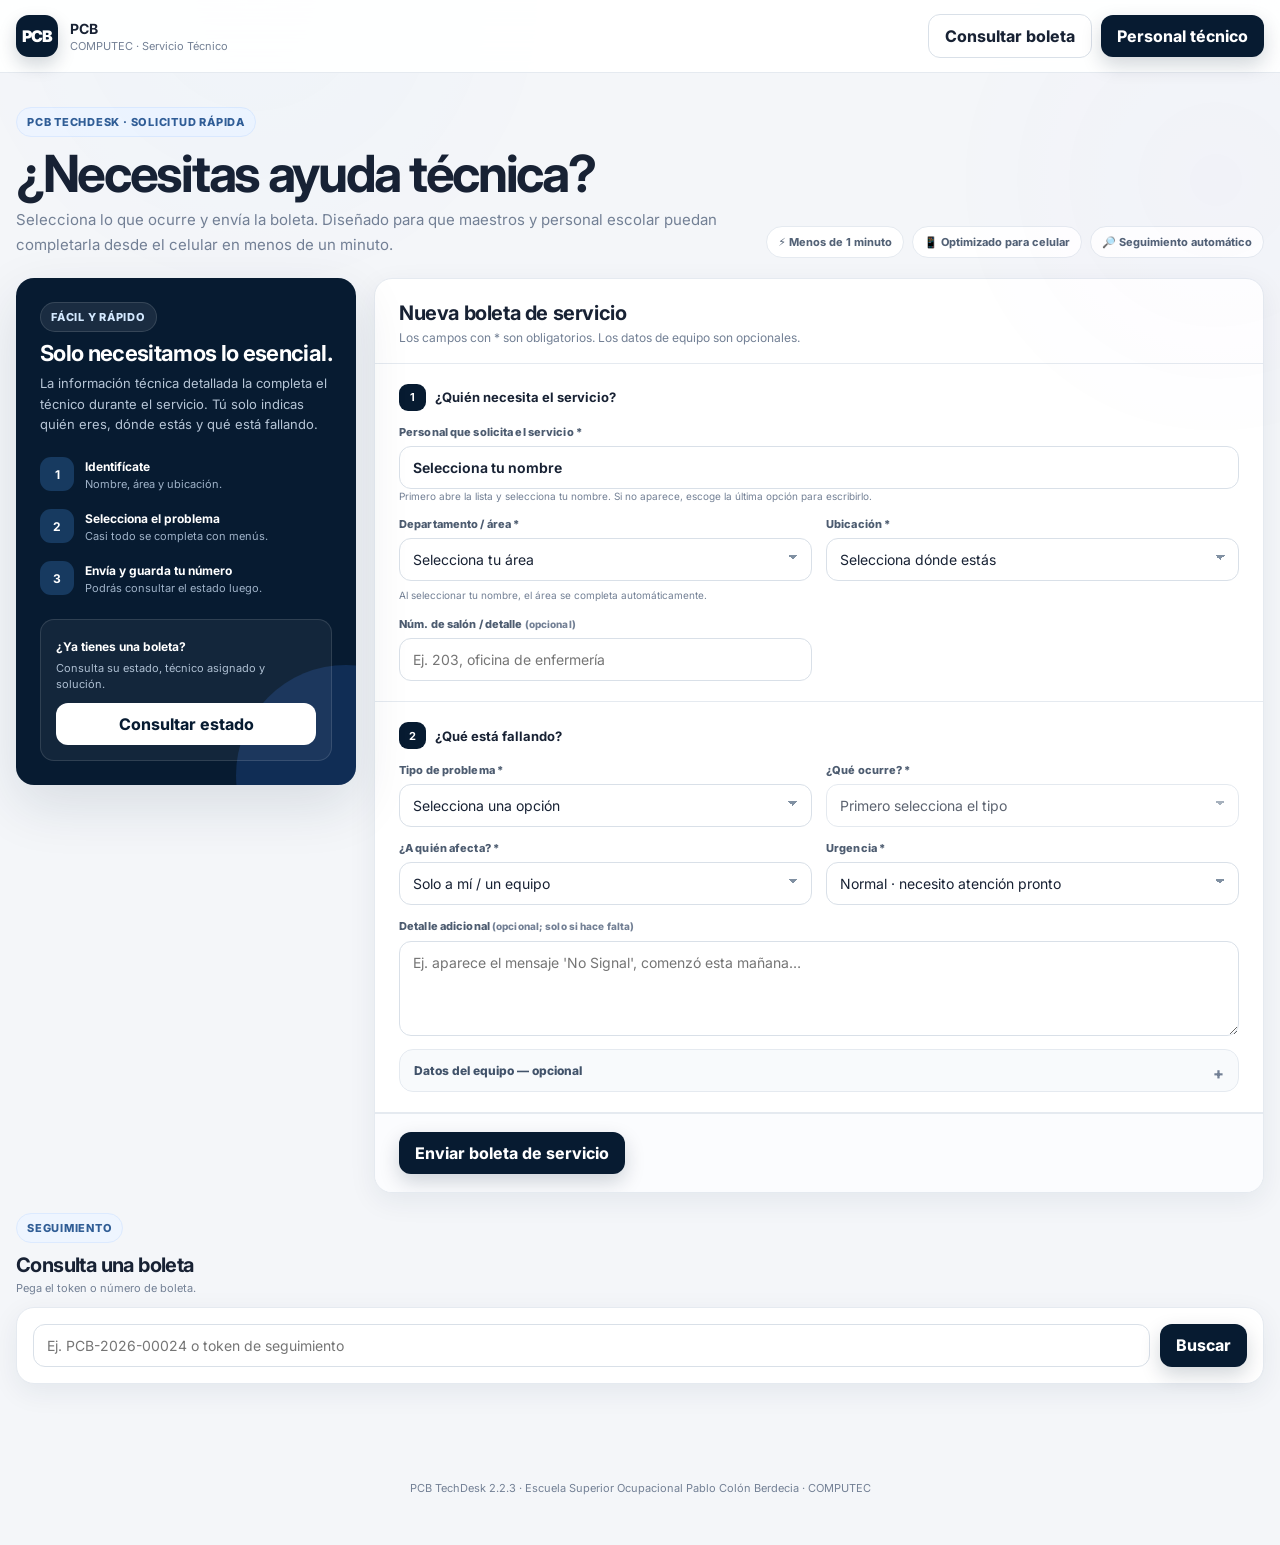
==== index.html @ f224e5d0 "Add files via upload" ====
<!doctype html>
<html lang="es">
<head>
  <meta charset="utf-8">
  <meta name="viewport" content="width=device-width,initial-scale=1,viewport-fit=cover">
  <title>PCB TechDesk · Solicitud rápida de servicio</title>
  <meta name="theme-color" content="#071b31">
  <meta name="description" content="Sistema escolar de boletas de servicio técnico de COMPUTEC">
  <link rel="preconnect" href="https://fonts.googleapis.com">
  <link rel="preconnect" href="https://fonts.gstatic.com" crossorigin>
  <link href="https://fonts.googleapis.com/css2?family=Inter:wght@400;500;600;700;800;900&display=swap" rel="stylesheet">
  <link rel="stylesheet" href="assets/styles.css">
  <link rel="manifest" href="manifest.webmanifest">
</head>
<body>
  <div class="grid-bg"></div>
  <div id="demoBanner" class="demo-banner hidden">MODO DEMOSTRACIÓN · Los datos se guardan localmente hasta conectar Supabase.</div>

  <header class="topbar">
    <div class="shell topbar-inner">
      <a class="brand" href="#solicitud" aria-label="PCB TechDesk">
        <div class="brand-mark">PCB</div>
        <div class="brand-copy"><strong id="schoolName">PCB</strong><span id="deptName">COMPUTEC · Servicio Técnico</span></div>
      </a>
      <div class="top-actions">
        <a class="btn btn-secondary" href="#seguimiento">Consultar boleta</a>
        <a class="btn btn-primary" href="login.html">Personal técnico</a>
      </div>
    </div>
  </header>

  <main class="public-main" id="solicitud">
    <div class="shell">
      <section class="public-intro">
        <div>
          <span class="eyebrow">PCB TechDesk · solicitud rápida</span>
          <h1>¿Necesitas ayuda técnica?</h1>
          <p>Selecciona lo que ocurre y envía la boleta. Diseñado para que maestros y personal escolar puedan completarla desde el celular en menos de un minuto.</p>
        </div>
        <div class="quick-chips" aria-label="Ventajas">
          <span class="quick-chip">⚡ Menos de 1 minuto</span>
          <span class="quick-chip">📱 Optimizado para celular</span>
          <span class="quick-chip">🔎 Seguimiento automático</span>
        </div>
      </section>

      <div class="quick-layout">
        <aside class="quick-side">
          <span class="eyebrow" style="background:rgba(255,255,255,.08);border-color:rgba(255,255,255,.12);color:#d4e9ff">Fácil y rápido</span>
          <h2>Solo necesitamos lo esencial.</h2>
          <p>La información técnica detallada la completa el técnico durante el servicio. Tú solo indicas quién eres, dónde estás y qué está fallando.</p>
          <div class="quick-step"><b>1</b><div><strong>Identifícate</strong><span>Nombre, área y ubicación.</span></div></div>
          <div class="quick-step"><b>2</b><div><strong>Selecciona el problema</strong><span>Casi todo se completa con menús.</span></div></div>
          <div class="quick-step"><b>3</b><div><strong>Envía y guarda tu número</strong><span>Podrás consultar el estado luego.</span></div></div>
          <div class="side-track">
            <strong>¿Ya tienes una boleta?</strong>
            <p>Consulta su estado, técnico asignado y solución.</p>
            <a class="btn" href="#seguimiento">Consultar estado</a>
          </div>
        </aside>

        <section class="card quick-form-card">
          <div class="quick-form-head">
            <h2>Nueva boleta de servicio</h2>
            <p>Los campos con * son obligatorios. Los datos de equipo son opcionales.</p>
          </div>

          <form id="ticketForm" novalidate>

            <div class="quick-section">
              <div class="quick-section-title"><b>1</b><strong>¿Quién necesita el servicio?</strong></div>
              <div class="form-grid">
                <div class="field full staff-directory-field">
                  <label for="staffSelect">Personal que solicita el servicio *</label>
                  <div id="staffSelectMode">
                    <select id="staffSelect" aria-describedby="staffHelp" required>
                      <option value="">Selecciona tu nombre</option>
                      <option value="staff_07" data-name="Acosta Meléndez, Vilmarie" data-email="de140504@miescuela.pr" data-assignment="Inglés" data-schedule="12:50-1:40" data-grade="12" data-department="Inglés">Acosta Meléndez, Vilmarie — Inglés — 12</option>
                      <option value="staff_03" data-name="Aguayo Guzmán, Danny" data-email="de109743@miescuela.pr" data-assignment="Español" data-schedule="10:10-11:00" data-grade="11" data-department="Español">Aguayo Guzmán, Danny — Español — 11</option>
                      <option value="staff_20" data-name="Alicea Nieves, Melanie" data-email="de168674@miescuela.pr" data-assignment="Artes Culinarias" data-schedule="7:30-8:30" data-grade="10, 11, 12" data-department="Artes Culinarias">Alicea Nieves, Melanie — Artes Culinarias — 10, 11, 12</option>
                      <option value="staff_04" data-name="Alvarado Berríos, Angélica" data-email="de151684@miescuela.pr" data-assignment="Español" data-schedule="12:50-1:40" data-grade="12" data-department="Español">Alvarado Berríos, Angélica — Español — 12</option>
                      <option value="staff_21" data-name="Berrios Colón, Carmen I." data-email="de110258@miescuela.pr" data-assignment="Consejera" data-schedule="---" data-grade="N/A" data-department="Consejería">Berrios Colón, Carmen I. — Consejera</option>
                      <option value="staff_26" data-name="Berrios Ortiz, Jesús" data-email="de161266@miescuela.pr" data-assignment="Psicólogo" data-schedule="2:30-3:30" data-grade="N/A" data-department="Psicología">Berrios Ortiz, Jesús — Psicólogo</option>
                      <option value="staff_28" data-name="Berrios Zayas, Janelyz" data-email="de167251@miescuela.pr" data-assignment="Trabajadora Social" data-schedule="2:30-3:30" data-grade="N/A" data-department="Trabajo Social">Berrios Zayas, Janelyz — Trabajadora Social</option>
                      <option value="staff_47" data-name="Berríos, Ivette" data-email="de000009@miescuela.pr" data-assignment="Educación Especial" data-schedule="8:30-9:20" data-grade="9" data-department="Educación Especial">Berríos, Ivette — Educación Especial — 9</option>
                      <option value="staff_22" data-name="Bonilla Camacho, José L." data-email="de166341@miescuela.pr" data-assignment="STEM" data-schedule="---" data-grade="---" data-department="STEM">Bonilla Camacho, José L. — STEM</option>
                      <option value="staff_23" data-name="Camacho Ortiz, Félix" data-email="de172428@miescuela.pr" data-assignment="Matemáticas" data-schedule="---" data-grade="11" data-department="Matemáticas">Camacho Ortiz, Félix — Matemáticas — 11</option>
                      <option value="staff_24" data-name="Cintrón Ortiz, Nydia I." data-email="de82283@miescuela.pr" data-assignment="---" data-schedule="---" data-grade="---" data-department="Administración / Personal escolar">Cintrón Ortiz, Nydia I. — ---</option>
                      <option value="staff_19" data-name="Collazo Esparra, Brenda E." data-email="de73409@miescuela.pr" data-assignment="Educación Física" data-schedule="7:30-8:30" data-grade="9-12" data-department="Educación Física">Collazo Esparra, Brenda E. — Educación Física — 9-12</option>
                      <option value="staff_31" data-name="Colón Aponte, Célida I." data-email="de161775@miescuela.pr" data-assignment="Enfermera" data-schedule="1:40-2:30" data-grade="N/A" data-department="Enfermería">Colón Aponte, Célida I. — Enfermera</option>
                      <option value="staff_25" data-name="Colón Arroyo, Sheyka" data-email="bibliotecapcb2@gmail.com" data-assignment="Bibliotecaria" data-schedule="1:00-3:30" data-grade="N/A" data-department="Biblioteca / Centro de Recursos">Colón Arroyo, Sheyka — Bibliotecaria</option>
                      <option value="staff_08" data-name="Colón Ortiz, Luz C." data-email="de91134@miescuela.pr" data-assignment="Matemáticas" data-schedule="10:10-11:00" data-grade="9" data-department="Matemáticas">Colón Ortiz, Luz C. — Matemáticas — 9</option>
                      <option value="staff_51" data-name="Colón, W." data-email="de000007@miescuela.pr" data-assignment="Ciencia EE" data-schedule="12:00-12:50" data-grade="9, 10, 11" data-department="Educación Especial">Colón, W. — Ciencia EE — 9, 10, 11</option>
                      <option value="staff_48" data-name="Colón, W." data-email="de000004@miescuela.pr" data-assignment="Educación Especial" data-schedule="8:30-9:20" data-grade="10" data-department="Educación Especial">Colón, W. — Educación Especial — 10</option>
                      <option value="staff_29" data-name="Cruz Maldonado, Sonia I." data-email="de58390@miescuela.pr" data-assignment="Consejera" data-schedule="1:40-2:30" data-grade="N/A" data-department="Consejería">Cruz Maldonado, Sonia I. — Consejera</option>
                      <option value="staff_43" data-name="Feliciano Rivera, Eliel" data-email="de108786@miescuela.pr" data-assignment="Educación Especial" data-schedule="8:30-9:20" data-grade="11" data-department="Educación Especial">Feliciano Rivera, Eliel — Educación Especial — 11</option>
                      <option value="staff_16" data-name="Fuentes Berrios, Elsa" data-email="de172572@miescuela.pr" data-assignment="Aplicaciones Tecnológicas" data-schedule="7:30-8:30" data-grade="9" data-department="Aplicaciones Tecnológicas">Fuentes Berrios, Elsa — Aplicaciones Tecnológicas — 9</option>
                      <option value="staff_30" data-name="García Rivera, Maricarmen" data-email="de85494@miescuela.pr" data-assignment="Consejera" data-schedule="1:40-2:30" data-grade="N/A" data-department="Consejería">García Rivera, Maricarmen — Consejera</option>
                      <option value="staff_05" data-name="Hernández Rosado, Coral" data-email="de152598@miescuela.pr" data-assignment="Inglés" data-schedule="9:20-10:10" data-grade="10" data-department="Inglés">Hernández Rosado, Coral — Inglés — 10</option>
                      <option value="staff_46" data-name="Martínez Maldonado, Iris M." data-email="de143365@miescuela.pr" data-assignment="Educación Especial" data-schedule="11:00-11:50" data-grade="11" data-department="Educación Especial">Martínez Maldonado, Iris M. — Educación Especial — 11</option>
                      <option value="staff_11" data-name="Matos Ortiz, Glorimar" data-email="de76545@miescuela.pr" data-assignment="Matemáticas" data-schedule="12:50-1:40" data-grade="12" data-department="Matemáticas">Matos Ortiz, Glorimar — Matemáticas — 12</option>
                      <option value="staff_32" data-name="Nieves Alvarado, Madeline" data-email="de131962@miescuela.pr" data-assignment="Historia" data-schedule="9:20-10:10" data-grade="9" data-department="Historia / Estudios Sociales">Nieves Alvarado, Madeline — Historia — 9</option>
                      <option value="staff_49" data-name="Núñez, Sra." data-email="de000005@miescuela.pr" data-assignment="Español EE" data-schedule="8:30-9:20" data-grade="9, 10, 11" data-department="Educación Especial">Núñez, Sra. — Español EE — 9, 10, 11</option>
                      <option value="staff_12" data-name="Ortiz Berdecia, Diana C." data-email="de159697@miescuela.pr" data-assignment="Ciencias" data-schedule="8:30-9:20" data-grade="9" data-department="Ciencias">Ortiz Berdecia, Diana C. — Ciencias — 9</option>
                      <option value="staff_39" data-name="Ortiz Cartagena, Marta" data-email="de155939@miescuela.pr" data-assignment="Vocacional-Enfermería" data-schedule="7:30-8:30" data-grade="10, 11, 12" data-department="Enfermería">Ortiz Cartagena, Marta — Vocacional-Enfermería — 10, 11, 12</option>
                      <option value="staff_37" data-name="Ortiz Montesino, Nivia J." data-email="de66472@miescuela.pr" data-assignment="Cosmetología" data-schedule="7:30-8:30" data-grade="10, 11, 12" data-department="Cosmetología">Ortiz Montesino, Nivia J. — Cosmetología — 10, 11, 12</option>
                      <option value="staff_06" data-name="Otero, Carmen" data-email="de112451@miescuela.pr" data-assignment="Inglés" data-schedule="9:20-10:10" data-grade="9-6, 9-7, 10-6, 11-6, EES" data-department="Inglés">Otero, Carmen — Inglés — 9-6, 9-7, 10-6, 11-6, EES</option>
                      <option value="staff_15" data-name="Palomino Luna, Ivette" data-email="de74635@miescuela.pr" data-assignment="Ciencia Física" data-schedule="9:20-10:10" data-grade="12" data-department="Ciencias">Palomino Luna, Ivette — Ciencia Física — 12</option>
                      <option value="staff_50" data-name="Pérez, Sra." data-email="de000006@miescuela.pr" data-assignment="Matemática EE" data-schedule="9:20-10:10" data-grade="9, 11" data-department="Educación Especial">Pérez, Sra. — Matemática EE — 9, 11</option>
                      <option value="staff_35" data-name="Rivas Aponte, Luis E." data-email="de136956@miescuela.pr" data-assignment="Electiva Historia" data-schedule="7:30-8:30" data-grade="10-6, 11-6" data-department="Historia / Estudios Sociales">Rivas Aponte, Luis E. — Electiva Historia — 10-6, 11-6</option>
                      <option value="staff_34" data-name="Rivas Aponte, Luis E." data-email="de136956@miescuela.pr" data-assignment="Historia" data-schedule="7:30-8:30" data-grade="11, 12" data-department="Historia / Estudios Sociales">Rivas Aponte, Luis E. — Historia — 11, 12</option>
                      <option value="staff_40" data-name="Rivera Alejandro, Ada J." data-email="de155982@miescuela.pr" data-assignment="Vocacional-DECACoop" data-schedule="7:30-8:30" data-grade="10, 11, 12" data-department="DECA / Coop">Rivera Alejandro, Ada J. — Vocacional-DECACoop — 10, 11, 12</option>
                      <option value="staff_44" data-name="Rivera Berrios, Ana M." data-email="de000008@miescuela.pr" data-assignment="Educación Especial" data-schedule="12:00-12:50" data-grade="9, 12" data-department="Educación Especial">Rivera Berrios, Ana M. — Educación Especial — 9, 12</option>
                      <option value="staff_09" data-name="Rivera Hernández, Miguel A." data-email="de70109@miescuela.pr" data-assignment="Matemáticas" data-schedule="8:30-9:20" data-grade="10" data-department="Matemáticas">Rivera Hernández, Miguel A. — Matemáticas — 10</option>
                      <option value="staff_27" data-name="Rivera Moreno, Kárem Z." data-email="de156358@miescuela.pr" data-assignment="Trabajadora Social" data-schedule="2:30-3:30" data-grade="N/A" data-department="Trabajo Social">Rivera Moreno, Kárem Z. — Trabajadora Social</option>
                      <option value="staff_45" data-name="Rivera Pagan, Zulma I." data-email="de142518@miescuela.pr" data-assignment="Educación Especial" data-schedule="12:50-1:40" data-grade="10" data-department="Educación Especial">Rivera Pagan, Zulma I. — Educación Especial — 10</option>
                      <option value="staff_14" data-name="Rivera, Jennifer" data-email="de000002@miescuela.pr" data-assignment="Ciencias" data-schedule="11:00-11:50" data-grade="11" data-department="Ciencias">Rivera, Jennifer — Ciencias — 11</option>
                      <option value="staff_02" data-name="Rodríguez López, Brenda L." data-email="de68899@miescuela.pr" data-assignment="Español" data-schedule="8:30-9:20" data-grade="10" data-department="Español">Rodríguez López, Brenda L. — Español — 10</option>
                      <option value="staff_42" data-name="Rodríguez Rodríguez, Jelitza" data-email="de87668@miescuela.pr" data-assignment="Vocacional-Electiva Ocupacional" data-schedule="8:30-9:20" data-grade="11" data-department="Educación Ocupacional">Rodríguez Rodríguez, Jelitza — Vocacional-Electiva Ocupacional — 11</option>
                      <option value="staff_13" data-name="Rosado Alvarado, Jacqueline M." data-email="de69779@miescuela.pr" data-assignment="Ciencias" data-schedule="8:30-9:20" data-grade="10" data-department="Ciencias">Rosado Alvarado, Jacqueline M. — Ciencias — 10</option>
                      <option value="staff_10" data-name="Rosado, Evelisse" data-email="de000013@miescuela.pr" data-assignment="Matemáticas" data-schedule="10:10-11:00" data-grade="11" data-department="Matemáticas">Rosado, Evelisse — Matemáticas — 11</option>
                      <option value="staff_41" data-name="Ríos Berrios, Luis" data-email="de109026@miescuela.pr" data-assignment="Vocacioal-Elaboración P.A." data-schedule="7:30-8:30" data-grade="10, 11, 12" data-department="Elaboración de Productos Agrícolas">Ríos Berrios, Luis — Vocacioal-Elaboración P.A. — 10, 11, 12</option>
                      <option value="staff_17" data-name="Santiago Cruz, Yarimar" data-email="de134628@miescuela.pr" data-assignment="Salud" data-schedule="7:30-8:30" data-grade="9" data-department="Salud">Santiago Cruz, Yarimar — Salud — 9</option>
                      <option value="staff_36" data-name="Soto Pagán, Celimar" data-email="de134766@miescuela.pr" data-assignment="Electiva Salud" data-schedule="11:00-11:50" data-grade="10, 12" data-department="Salud">Soto Pagán, Celimar — Electiva Salud — 10, 12</option>
                      <option value="staff_01" data-name="Torres Soto, Midelys" data-email="de000001@miescuela.pr" data-assignment="Español" data-schedule="8:30-9:20" data-grade="9" data-department="Español">Torres Soto, Midelys — Español — 9</option>
                      <option value="staff_52" data-name="Torres, Carmen" data-email="de000003@miescuela.pr" data-assignment="R2 y R3" data-schedule="10:10-11:00" data-grade="R2, R3" data-department="Educación Especial">Torres, Carmen — R2 y R3 — R2, R3</option>
                      <option value="staff_33" data-name="Virella Ramos, Desiré" data-email="de148839@miescuela.pr" data-assignment="Historia" data-schedule="8:30-9:20" data-grade="10" data-department="Historia / Estudios Sociales">Virella Ramos, Desiré — Historia — 10</option>
                      <option value="staff_18" data-name="Vázquez Maldonado, Mayra" data-email="de166884@miescuela.pr" data-assignment="Educación Física" data-schedule="7:30-8:30" data-grade="9-12" data-department="Educación Física">Vázquez Maldonado, Mayra — Educación Física — 9-12</option>
                      <option value="staff_38" data-name="Vázquez Vázquez, Roberto" data-email="de167766@miescuela.pr" data-assignment="Vocacional-Computec" data-schedule="7:30-8:30" data-grade="10, 11, 12" data-department="COMPUTEC / Tecnología">Vázquez Vázquez, Roberto — Vocacional-Computec — 10, 11, 12</option>
                      <option value="__other_staff">＋ Otro personal escolar / Mi nombre no aparece</option>
                    </select>
                    <div class="hint" id="staffHelp">Primero abre la lista y selecciona tu nombre. Si no aparece, escoge la última opción para escribirlo.</div>
                  </div>

                  <div id="staffManualMode" class="hidden">
                    <div class="manual-staff-head">
                      <strong>Otro personal escolar</strong>
                      <button type="button" class="btn btn-secondary btn-sm" id="backToStaffList">← Volver a la lista</button>
                    </div>
                    <div class="form-grid" style="margin-top:10px">
                      <div class="field">
                        <label for="otherStaffName">Nombre y apellido *</label>
                        <input id="otherStaffName" autocomplete="name" placeholder="Escribe tu nombre completo">
                      </div>
                      <div class="field">
                        <label for="otherStaffType">Tipo de personal *</label>
                        <select id="otherStaffType">
                          <option value="">Selecciona una opción</option>
                          <option>Asistente administrativo/a</option>
                          <option>Secretaría / Oficina</option>
                          <option>Asistente de Educación Especial</option>
                          <option>Comedor Escolar</option>
                          <option>Mantenimiento / Custodia</option>
                          <option>Seguridad</option>
                          <option>Administración</option>
                          <option>Otro personal escolar</option>
                        </select>
                      </div>
                    </div>
                  </div>

                  <div id="selectedStaffInfo" class="staff-profile hidden" aria-live="polite">
                    <div class="staff-profile-title"><span>✓</span><div><strong id="staffInfoName"></strong><small>Datos completados automáticamente</small></div></div>
                    <div class="staff-profile-grid">
                      <div><span>Correo</span><strong id="staffInfoEmail">—</strong></div>
                      <div><span>Asignatura / función</span><strong id="staffInfoAssignment">—</strong></div>
                      <div><span>Horario capacitación</span><strong id="staffInfoSchedule">—</strong></div>
                      <div><span>Grado / grupo</span><strong id="staffInfoGrade">—</strong></div>
                    </div>
                  </div>

                  <input type="hidden" id="requesterName" name="requester_name">
                  <input type="hidden" id="requesterEmail" name="requester_email">
                  <input type="hidden" id="requesterAssignment" name="requester_assignment">
                  <input type="hidden" id="requesterSchedule" name="requester_training_schedule">
                  <input type="hidden" id="requesterGrade" name="requester_grade">
                </div>
                <div class="field">
                  <label for="department">Departamento / área *</label>
                  <select id="department" name="department" required>
                    <option value="">Selecciona tu área</option>
                    <option>Administración / Personal escolar</option>
                    <option>Aplicaciones Tecnológicas</option>
                    <option>Artes Culinarias</option>
                    <option>Biblioteca / Centro de Recursos</option>
                    <option>COMPUTEC / Tecnología</option>
                    <option>Consejería</option>
                    <option>Cosmetología</option>
                    <option>DECA / Coop</option>
                    <option>Educación Especial</option>
                    <option>Educación Física</option>
                    <option>Educación Ocupacional</option>
                    <option>Elaboración de Productos Agrícolas</option>
                    <option>Enfermería</option>
                    <option>Español</option>
                    <option>Historia / Estudios Sociales</option>
                    <option>Inglés</option>
                    <option>Matemáticas</option>
                    <option>Ciencias</option>
                    <option>Psicología</option>
                    <option>Salud</option>
                    <option>STEM</option>
                    <option>Trabajo Social</option>
                    <option>Comedor Escolar</option>
                    <option>Mantenimiento / Custodia</option>
                    <option>Seguridad</option>
                    <option value="__other">Otro</option>
                  </select>
                  <div class="hint" id="departmentHint">Al seleccionar tu nombre, el área se completa automáticamente.</div>
                </div>
                <div class="field hidden" id="departmentOtherField">
                  <label for="departmentOther">Escribe el departamento *</label>
                  <input id="departmentOther" placeholder="Nombre del departamento">
                </div>
                <div class="field">
                  <label for="room">Ubicación *</label>
                  <select id="room" name="room" required>
                    <option value="">Selecciona dónde estás</option>
                    <option>Salón de clases</option>
                    <option>Oficina administrativa</option>
                    <option>Biblioteca / Centro de Recursos</option>
                    <option>Laboratorio de COMPUTEC</option>
                    <option>Taller ocupacional</option>
                    <option>Laboratorio de Ciencias</option>
                    <option>Salón de Educación Especial</option>
                    <option>Comedor Escolar</option>
                    <option>Gimnasio / Educación Física</option>
                    <option value="__other">Otra ubicación</option>
                  </select>
                </div>
                <div class="field hidden" id="roomOtherField">
                  <label for="roomOther">Salón / ubicación *</label>
                  <input id="roomOther" placeholder="Ej. Salón 203, oficina principal">
                </div>
                <div class="field" id="roomDetailField">
                  <label for="roomDetail">Núm. de salón / detalle <span class="hint">(opcional)</span></label>
                  <input id="roomDetail" placeholder="Ej. 203, oficina de enfermería">
                </div>
              </div>
            </div>

            <div class="quick-section">
              <div class="quick-section-title"><b>2</b><strong>¿Qué está fallando?</strong></div>
              <div class="form-grid">
                <div class="field">
                  <label for="category">Tipo de problema *</label>
                  <select id="category" name="category" required>
                    <option value="">Selecciona una opción</option>
                    <option value="Computadora / Laptop">Computadora o laptop</option>
                    <option value="Internet / Red">Internet o Wi‑Fi</option>
                    <option value="Impresora / Escáner">Impresora o escáner</option>
                    <option value="Proyector / Pantalla">Proyector, pantalla o Mimio</option>
                    <option value="Cuenta / Software">Cuenta, contraseña o programa</option>
                    <option value="Periférico / Cable">Teclado, mouse, cable, USB o accesorio</option>
                    <option value="Impresión 3D / Plotter">Impresora 3D, plotter o laminadora</option>
                    <option value="Otro">Otro problema técnico</option>
                  </select>
                </div>
                <div class="field">
                  <label for="issue">¿Qué ocurre? *</label>
                  <select id="issue" required disabled>
                    <option value="">Primero selecciona el tipo</option>
                  </select>
                </div>
                <div class="field">
                  <label for="impact">¿A quién afecta? *</label>
                  <select id="impact" name="impact" required>
                    <option value="single_user">Solo a mí / un equipo</option>
                    <option value="classroom">Afecta una clase o salón</option>
                    <option value="department">Afecta varias personas / departamento</option>
                    <option value="school_wide">Afecta gran parte de la escuela</option>
                  </select>
                </div>
                <div class="field">
                  <label for="priority">Urgencia *</label>
                  <select id="priority" name="priority" required>
                    <option value="medium">Normal · necesito atención pronto</option>
                    <option value="low">Baja · puede esperar</option>
                    <option value="high">Alta · dificulta mi trabajo o clase</option>
                    <option value="critical">Crítica · clase o servicio detenido</option>
                  </select>
                </div>
                <div class="field full">
                  <label for="details">Detalle adicional <span class="hint">(opcional; solo si hace falta)</span></label>
                  <textarea id="details" placeholder="Ej. aparece el mensaje 'No Signal', comenzó esta mañana…"></textarea>
                </div>
              </div>

              <details class="optional-details">
                <summary>Datos del equipo — opcional</summary>
                <div class="optional-details-body">
                  <div class="form-grid">
                    <div class="field">
                      <label for="equipmentType">Equipo</label>
                      <select id="equipmentType" name="equipment_type">
                        <option value="">No sé / no aplica</option>
                        <option>Desktop PC</option><option>Laptop</option><option>Impresora</option><option>Escáner</option>
                        <option>Proyector</option><option>Pantalla / Mimio</option><option>Router / Access Point</option><option>Tablet</option>
                        <option>Impresora 3D</option><option>Plotter</option><option>Otro</option>
                      </select>
                    </div>
                    <div class="field"><label for="brandModel">Marca / modelo</label><input id="brandModel" name="brand_model" placeholder="Ej. Lenovo E16"></div>
                    <div class="field"><label for="assetTag">Número de inventario</label><input id="assetTag" name="asset_tag" placeholder="Si está visible"></div>
                    <div class="field"><label for="serialNumber">Número de serie</label><input id="serialNumber" name="serial_number" placeholder="Opcional"></div>
                    <div class="field full">
                      <label>Evidencia fotográfica</label>
                      <input id="evidence" type="file" accept="image/*" capture="environment" multiple hidden>
                      <div id="dropzone" class="dropzone"><strong>📷 Toca aquí para añadir una foto</strong><div class="hint" style="margin-top:5px">Opcional · hasta 5 imágenes · 8 MB por archivo</div></div>
                      <div id="fileList" class="file-list"></div>
                    </div>
                  </div>
                </div>
              </details>
            </div>

            <div id="submitNotice" class="notice error hidden" style="margin:0 24px"></div>
            <div class="quick-submit">
              <button class="btn btn-primary" id="submitTicket" type="submit">Enviar boleta de servicio</button>
            </div>
          </form>

          <div id="successBox" class="notice success hidden" style="margin:0 24px 22px">
            <strong>✅ Boleta creada: <span id="successTicketNo"></span></strong>
            <p style="margin:6px 0;color:#58705f">Guarda el enlace para consultar el estado sin iniciar sesión.</p>
            <div style="display:flex;gap:8px;flex-wrap:wrap"><input id="successTracking" readonly style="flex:1;min-width:220px;background:#fff;border:1px solid #cfe1d5;padding:10px;border-radius:10px"><button id="copyTracking" class="btn btn-secondary btn-sm" type="button">Copiar enlace</button></div>
          </div>
        </section>
      </div>

      <section class="tracking-area" id="seguimiento">
        <div class="section-head"><div><span class="eyebrow">Seguimiento</span><h2 style="margin-top:10px">Consulta una boleta</h2><p>Pega el token o número de boleta.</p></div></div>
        <div class="card tracking-box"><input id="trackInput" placeholder="Ej. PCB-2026-00024 o token de seguimiento"><button class="btn btn-primary" id="trackBtn">Buscar</button></div>
        <div id="trackResult"></div>
      </section>
    </div>
  </main>

  <footer class="footer"><div class="shell">PCB TechDesk 2.2.3 · Escuela Superior Ocupacional Pablo Colón Berdecia · COMPUTEC</div></footer>
  <script defer src="assets/staff-ui.js"></script>
  <script type="module" src="assets/public.js"></script>
  <script>if('serviceWorker' in navigator)navigator.serviceWorker.register('./sw.js').catch(()=>{});</script>
</body>
</html>
---- assets/styles.css ----
:root{
  --bg:#f4f6f9;--surface:#ffffff;--surface2:#f8fafc;--line:#e5eaf0;--line-strong:#d9e0e8;
  --text:#182234;--muted:#738095;--navy:#071b31;--navy2:#0e2a49;--navy3:#17385c;
  --blue:#3b82f6;--blue-soft:#eaf3ff;--green:#45a572;--green-soft:#eaf7ef;--amber:#d89a2b;--amber-soft:#fff5df;
  --red:#d85160;--red-soft:#fff0f2;--violet:#7657d6;--violet-soft:#f1edff;--cyan:#2b9fb8;
  --shadow:0 8px 28px rgba(20,39,65,.07);--shadow-lg:0 20px 55px rgba(20,39,65,.12);--radius:18px;--max:1480px;
}
*{box-sizing:border-box}html{scroll-behavior:smooth}body{margin:0;font-family:Inter,ui-sans-serif,system-ui,-apple-system,"Segoe UI",sans-serif;background:var(--bg);color:var(--text);min-height:100vh}button,input,select,textarea{font:inherit}a{color:inherit}.hidden{display:none!important}
.grid-bg{position:fixed;inset:0;pointer-events:none;opacity:.3;background-image:radial-gradient(circle at 20% 0%,rgba(59,130,246,.08),transparent 25%),radial-gradient(circle at 95% 20%,rgba(118,87,214,.07),transparent 22%)}
.shell{width:min(var(--max),calc(100% - 32px));margin:auto}

/* Shared navigation */
.topbar{position:sticky;top:0;z-index:50;background:rgba(255,255,255,.92);backdrop-filter:blur(18px);border-bottom:1px solid var(--line)}
.topbar-inner{min-height:72px;display:flex;align-items:center;justify-content:space-between;gap:18px}.brand{display:flex;align-items:center;gap:12px;text-decoration:none}.brand-mark{width:42px;height:42px;border-radius:13px;display:grid;place-items:center;background:var(--navy);color:white;font-weight:900;letter-spacing:-.8px;box-shadow:0 8px 18px rgba(7,27,49,.18)}.brand-copy strong,.brand>div:not(.brand-mark)>strong{display:block;font-size:14px}.brand-copy span,.brand>div:not(.brand-mark)>span{display:block;font-size:11px;color:var(--muted);margin-top:2px}.top-actions{display:flex;align-items:center;gap:9px;flex-wrap:wrap}
.btn,.icon-btn{border:0;cursor:pointer;text-decoration:none}.btn{display:inline-flex;align-items:center;justify-content:center;gap:8px;padding:11px 16px;border-radius:12px;font-weight:750;transition:.18s ease}.btn:hover{transform:translateY(-1px)}.btn-primary{background:var(--navy);color:#fff;box-shadow:0 8px 20px rgba(7,27,49,.18)}.btn-primary:hover{background:var(--navy2)}.btn-secondary{background:#fff;color:var(--text);border:1px solid var(--line-strong)}.btn-secondary:hover{background:var(--surface2)}.btn-danger{background:var(--red-soft);color:var(--red);border:1px solid #f4cbd1}.btn-success{background:var(--green-soft);color:#267a4e;border:1px solid #cdebd8}.btn-sm{padding:8px 11px;font-size:12px;border-radius:10px}.icon-btn{width:40px;height:40px;border-radius:11px;background:#fff;color:var(--text);border:1px solid var(--line)}
.demo-banner{position:relative;z-index:80;background:#fff7e7;color:#805b12;border-bottom:1px solid #efd8a6;padding:8px 14px;text-align:center;font-size:11px;font-weight:700}

/* Public quick-ticket portal */
.public-main{padding:34px 0 62px}.public-intro{display:flex;align-items:flex-end;justify-content:space-between;gap:24px;margin-bottom:20px}.public-intro h1{font-size:clamp(31px,4vw,54px);line-height:1.04;letter-spacing:-.045em;margin:10px 0 8px}.public-intro p{margin:0;color:var(--muted);max-width:720px;font-size:15px;line-height:1.65}.eyebrow{display:inline-flex;align-items:center;gap:7px;padding:7px 10px;border-radius:999px;background:#eef5ff;border:1px solid #dceaff;color:#315e96;font-size:11px;font-weight:800;letter-spacing:.07em;text-transform:uppercase}.quick-chips{display:flex;gap:8px;flex-wrap:wrap;justify-content:flex-end}.quick-chip{padding:8px 11px;border:1px solid var(--line);border-radius:999px;background:#fff;font-size:11px;font-weight:750;color:#536276;white-space:nowrap}
.quick-layout{display:grid;grid-template-columns:minmax(270px,340px) 1fr;gap:18px;align-items:start}.quick-side{position:sticky;top:92px;background:var(--navy);color:#fff;border-radius:var(--radius);padding:24px;box-shadow:var(--shadow-lg);overflow:hidden}.quick-side:after{content:"";position:absolute;width:220px;height:220px;right:-100px;bottom:-100px;border-radius:50%;background:rgba(59,130,246,.18)}.quick-side h2{font-size:22px;margin:8px 0 7px;letter-spacing:-.03em}.quick-side>p{color:#b6c5d6;font-size:13px;line-height:1.6;margin:0 0 22px}.quick-step{position:relative;z-index:1;display:grid;grid-template-columns:34px 1fr;gap:11px;align-items:start;margin:16px 0}.quick-step b{width:34px;height:34px;border-radius:11px;background:#173a60;display:grid;place-items:center;font-size:12px}.quick-step strong{display:block;font-size:12px;margin-top:2px}.quick-step span{display:block;color:#9fb2c8;font-size:11px;line-height:1.45;margin-top:3px}.side-track{position:relative;z-index:1;margin-top:22px;padding:15px;border:1px solid rgba(255,255,255,.12);border-radius:14px;background:rgba(255,255,255,.05)}.side-track strong{font-size:12px}.side-track p{font-size:11px;color:#aebfd2;margin:5px 0 10px;line-height:1.5}.side-track .btn{width:100%;background:#fff;color:var(--navy)}
.card,.panel{background:var(--surface);border:1px solid var(--line);border-radius:var(--radius);box-shadow:var(--shadow)}.quick-form-card{padding:0;overflow:hidden}.quick-form-head{padding:22px 24px 18px;border-bottom:1px solid var(--line)}.quick-form-head h2{font-size:20px;margin:0 0 5px;letter-spacing:-.02em}.quick-form-head p{margin:0;color:var(--muted);font-size:12px}.quick-section{padding:20px 24px;border-bottom:1px solid var(--line)}.quick-section:last-of-type{border-bottom:0}.quick-section-title{display:flex;align-items:center;gap:9px;margin-bottom:14px}.quick-section-title b{width:27px;height:27px;border-radius:9px;display:grid;place-items:center;background:var(--navy);color:white;font-size:11px}.quick-section-title strong{font-size:13px}.form-grid{display:grid;grid-template-columns:repeat(2,minmax(0,1fr));gap:14px}.field{display:flex;flex-direction:column;gap:7px;min-width:0}.field.full{grid-column:1/-1}.field label{font-size:11px;font-weight:800;color:#4d5c70;letter-spacing:.01em}.field input,.field select,.field textarea,.tracking-box input,.date-row input{width:100%;border:1px solid var(--line-strong);background:#fff;color:var(--text);border-radius:12px;padding:12px 13px;outline:none;transition:.18s ease;font-size:14px}.field select{appearance:none;background-image:linear-gradient(45deg,transparent 50%,#8090a2 50%),linear-gradient(135deg,#8090a2 50%,transparent 50%);background-position:calc(100% - 18px) calc(50% - 2px),calc(100% - 13px) calc(50% - 2px);background-size:5px 5px,5px 5px;background-repeat:no-repeat;padding-right:34px}.field textarea{min-height:95px;resize:vertical}.field input:focus,.field select:focus,.field textarea:focus,.tracking-box input:focus{border-color:#7aa8e8;box-shadow:0 0 0 3px rgba(59,130,246,.10)}.hint{font-size:10px;color:var(--muted);line-height:1.45}.optional-details{margin-top:13px;border:1px solid var(--line);border-radius:14px;background:var(--surface2);overflow:hidden}.optional-details summary{cursor:pointer;padding:13px 14px;font-size:12px;font-weight:800;color:#42536a;list-style:none}.optional-details summary::-webkit-details-marker{display:none}.optional-details summary:after{content:"+";float:right;color:var(--muted);font-size:16px}.optional-details[open] summary:after{content:"−"}.optional-details-body{padding:0 14px 14px}.dropzone{padding:16px;text-align:center;border:1px dashed #bdc9d6;border-radius:13px;background:#fbfcfe;cursor:pointer}.dropzone.drag{border-color:var(--blue);background:var(--blue-soft)}.dropzone strong{font-size:12px}.file-list{display:flex;gap:7px;flex-wrap:wrap;margin-top:9px}.file-chip{max-width:100%;padding:6px 9px;border:1px solid var(--line);border-radius:999px;font-size:10px;color:#526277;background:#fff}.form-actions{display:flex;justify-content:flex-end;gap:10px;margin-top:16px}.quick-submit{padding:18px 24px;background:#fbfcfe;border-top:1px solid var(--line)}.quick-submit .btn{min-width:220px}.notice{padding:13px 14px;border-radius:12px;border:1px solid var(--line);font-size:12px;line-height:1.55}.notice.info{background:var(--blue-soft);border-color:#d4e5ff;color:#315e96}.notice.success{background:var(--green-soft);border-color:#cfead9;color:#2d7650}.notice.error{background:var(--red-soft);border-color:#f0cbd1;color:#9e3441}.tracking-area{margin-top:20px}.tracking-area .section-head{margin-bottom:12px}.tracking-box{padding:16px;display:grid;grid-template-columns:1fr auto;gap:10px}.tracking-result{margin-top:12px;padding:18px}.footer{padding:35px 0 50px;color:var(--muted);font-size:11px;text-align:center}

/* Pills */
.status-pill,.priority-pill{display:inline-flex;align-items:center;gap:6px;border-radius:999px;padding:5px 9px;font-size:10px;font-weight:800;text-transform:uppercase;letter-spacing:.03em;white-space:nowrap}.status-new{background:var(--blue-soft);color:#356db2}.status-triage,.status-assigned{background:var(--violet-soft);color:#6547be}.status-in_progress{background:#e8f7fa;color:#277d91}.status-awaiting_user,.status-awaiting_parts{background:var(--amber-soft);color:#916410}.status-resolved,.status-closed{background:var(--green-soft);color:#2e8053}.status-cancelled{background:#eef1f4;color:#677384}.priority-critical{background:var(--red-soft);color:#b53b48}.priority-high{background:var(--amber-soft);color:#986610}.priority-medium{background:var(--blue-soft);color:#356db2}.priority-low{background:var(--green-soft);color:#2e8053}

/* Authentication */
.auth-wrap{min-height:100vh;display:grid;place-items:center;padding:30px;background:linear-gradient(135deg,#eef3f8,#f9fbfd)}.auth-card{width:min(470px,100%);padding:28px}.auth-card h1{font-size:27px;margin:20px 0 8px}.auth-card>p{color:var(--muted);margin:0 0 22px}.role-switch{display:grid;grid-template-columns:1fr 1fr;gap:6px;padding:5px;background:#f2f5f8;border:1px solid var(--line);border-radius:13px;margin-bottom:18px}.role-switch button{padding:10px;border-radius:9px;border:0;background:transparent;color:var(--muted);font-weight:800;cursor:pointer}.role-switch button.active{background:#fff;color:var(--navy);box-shadow:0 2px 8px rgba(20,39,65,.08)}

/* Operations dashboard */
.app-layout{display:grid;grid-template-columns:84px 1fr;min-height:100vh}.sidebar{position:sticky;top:0;height:100vh;background:var(--navy);padding:15px 11px;display:flex;flex-direction:column;z-index:55;box-shadow:8px 0 22px rgba(7,27,49,.08)}.side-brand{display:grid;place-items:center;padding:2px 0 18px}.side-brand .brand-mark{background:#0f3559;border:1px solid rgba(255,255,255,.09);box-shadow:none}.side-brand .brand-copy{display:none}.nav{display:flex;flex-direction:column;gap:7px}.nav button,.nav a{position:relative;display:flex;align-items:center;justify-content:center;width:58px;height:48px;margin:auto;border-radius:13px;border:0;background:transparent;color:#b4c4d5;text-decoration:none;cursor:pointer;transition:.18s ease}.nav button:hover,.nav a:hover,.nav .active{background:#123657;color:#fff}.nav svg{width:21px;height:21px;stroke:currentColor;fill:none;stroke-width:1.8}.nav-label{position:absolute;left:68px;background:var(--navy);color:white;padding:6px 8px;border-radius:8px;font-size:10px;font-weight:700;opacity:0;transform:translateX(-5px);pointer-events:none;transition:.15s;white-space:nowrap;box-shadow:var(--shadow)}.nav button:hover .nav-label,.nav a:hover .nav-label{opacity:1;transform:none}.sidebar-bottom{margin-top:auto}.main{min-width:0}.app-header{min-height:70px;padding:12px 24px;border-bottom:1px solid var(--line);display:flex;align-items:center;justify-content:space-between;gap:15px;position:sticky;top:0;z-index:30;background:rgba(255,255,255,.94);backdrop-filter:blur(18px)}.app-header h1{font-size:20px;margin:0;letter-spacing:-.02em}.app-header p{font-size:11px;color:var(--muted);margin:3px 0 0}.header-actions{display:flex;align-items:center;gap:10px}.user-badge{display:flex;align-items:center;gap:9px;padding:5px 7px 5px 10px;border:1px solid var(--line);border-radius:999px;background:#fff}.avatar{width:34px;height:34px;border-radius:50%;display:grid;place-items:center;background:var(--navy);color:white;font-size:11px;font-weight:850}.user-copy{text-align:right}.user-copy strong{display:block;font-size:11px}.user-copy span{display:block;font-size:9px;color:var(--muted);margin-top:1px}.app-content{padding:20px 22px 46px;max-width:1700px;margin:auto;width:100%}
.dashboard-strip{display:grid;grid-template-columns:1fr 1fr;gap:12px;margin-bottom:13px}.strip-card{display:flex;align-items:center;gap:10px;min-width:0;padding:12px 14px;background:#fff;border:1px solid var(--line);border-radius:14px;box-shadow:0 4px 14px rgba(20,39,65,.035)}.strip-card>strong{font-size:11px;white-space:nowrap}.strip-pills{display:flex;gap:7px;flex-wrap:wrap}.metric-pill{display:inline-flex;align-items:center;gap:6px;padding:5px 9px;border-radius:999px;font-size:9px;font-weight:800;white-space:nowrap}.metric-pill b{font-size:11px}.metric-open{background:#dff0ff;color:#27699e}.metric-pending{background:#fff3db;color:#956514}.metric-due{background:#fff2df;color:#986516}.metric-overdue{background:#ffe7ea;color:#b13d4b}.metric-warning{background:#fff3db;color:#956514}.metric-critical{background:#ffe7ea;color:#b13d4b}
.dashboard-grid{display:grid;grid-template-columns:minmax(0,1.45fr) minmax(330px,.8fr);gap:13px}.dashboard-grid>.panel{padding:18px}.dashboard-grid .span-2{grid-column:1}.panel-title{display:flex;align-items:center;justify-content:space-between;gap:12px;margin-bottom:13px}.panel-title h2{font-size:14px;margin:0}.panel-title span{font-size:10px;color:var(--muted)}.service-progress-head{display:flex;justify-content:space-between;gap:12px;align-items:end}.service-progress-head strong{font-size:28px;letter-spacing:-.04em}.service-progress-head span{font-size:10px;color:var(--muted)}.progress{height:8px;background:#eef1f5;border-radius:999px;overflow:hidden;margin:10px 0 16px}.progress>i{display:block;height:100%;border-radius:999px;background:var(--navy);transition:width .3s ease}.ring-grid{display:grid;grid-template-columns:repeat(4,1fr);gap:10px}.ring-card{text-align:center;padding:6px}.ring{--pct:0;width:72px;height:72px;border-radius:50%;margin:0 auto 7px;background:conic-gradient(var(--navy) calc(var(--pct)*1%),#e8edf2 0);display:grid;place-items:center;position:relative}.ring:after{content:"";width:52px;height:52px;border-radius:50%;background:#fff;position:absolute}.ring b{position:relative;z-index:1;font-size:15px}.ring-card span{font-size:9px;color:var(--muted);font-weight:700;display:block}.compact-list{display:flex;flex-direction:column}.compact-row{display:grid;grid-template-columns:minmax(0,1fr) auto;gap:10px;padding:10px 0;border-top:1px solid var(--line);cursor:pointer}.compact-row:first-child{border-top:0;padding-top:2px}.compact-row:hover .compact-title{color:#285f99}.compact-title{font-size:11px;font-weight:700;white-space:nowrap;overflow:hidden;text-overflow:ellipsis}.compact-sub{font-size:9px;color:var(--muted);margin-top:3px;white-space:nowrap;overflow:hidden;text-overflow:ellipsis}.compact-meta{display:flex;align-items:center;gap:6px}.mini-sla{font-size:9px;font-weight:800;padding:4px 6px;border-radius:7px;background:#eef3f7;color:#627185}.mini-sla.overdue{background:var(--red-soft);color:var(--red)}.tech-row{display:grid;grid-template-columns:30px minmax(0,1fr) auto;align-items:center;gap:9px;padding:9px 0;border-top:1px solid var(--line)}.tech-row:first-child{border-top:0}.tech-avatar{width:29px;height:29px;border-radius:50%;display:grid;place-items:center;background:#e9eff6;color:var(--navy);font-size:9px;font-weight:850}.tech-name{font-size:10px;font-weight:750}.tech-sub{font-size:9px;color:var(--muted);margin-top:2px}.load-badge{font-size:9px;padding:4px 7px;border-radius:999px;background:var(--green-soft);color:#2f7b52;font-weight:800}.load-badge.busy{background:var(--amber-soft);color:#946310}.load-badge.heavy{background:var(--red-soft);color:#a83a47}
.tickets-section{margin-top:14px}.tickets-head{display:flex;align-items:flex-end;justify-content:space-between;gap:14px;margin-bottom:10px}.tickets-head h2{font-size:15px;margin:0}.tickets-head p{font-size:10px;color:var(--muted);margin:3px 0 0}.toolbar{display:flex;gap:8px;align-items:center;flex-wrap:wrap}.search{min-width:270px;flex:1}.search input,.toolbar select{width:100%;background:#fff;border:1px solid var(--line-strong);color:var(--text);padding:10px 11px;border-radius:11px;outline:none;font-size:11px}.toolbar select{width:auto;min-width:145px}.table-card{overflow:hidden}.table-wrap,.report-table-wrap{overflow:auto}.table{width:100%;border-collapse:collapse;min-width:970px}.table th{font-size:9px;color:#8491a2;text-transform:uppercase;letter-spacing:.07em;text-align:left;padding:11px 13px;border-bottom:1px solid var(--line);background:#fbfcfd}.table td{padding:12px 13px;border-bottom:1px solid #edf0f3;font-size:10px;vertical-align:middle}.table tr{cursor:pointer}.table tbody tr:hover{background:#fbfcfe}.ticket-title{font-weight:800;color:#24344a}.ticket-sub{font-size:9px;color:var(--muted);margin-top:3px;max-width:270px;white-space:nowrap;overflow:hidden;text-overflow:ellipsis}.sla.overdue{color:var(--red);font-weight:800}.sla.ok{color:#3f9366;font-weight:700}.empty{padding:44px;text-align:center;color:var(--muted)}
.drawer-backdrop{position:fixed;inset:0;background:rgba(13,24,38,.36);z-index:70;opacity:0;pointer-events:none;transition:.2s}.drawer-backdrop.show{opacity:1;pointer-events:auto}.drawer{position:fixed;top:0;right:0;width:min(640px,96vw);height:100vh;z-index:80;background:#fff;border-left:1px solid var(--line);box-shadow:-25px 0 55px rgba(24,40,60,.16);transform:translateX(102%);transition:.26s ease;overflow:auto}.drawer.show{transform:none}.drawer-head{position:sticky;top:0;z-index:2;padding:18px;border-bottom:1px solid var(--line);background:rgba(255,255,255,.95);backdrop-filter:blur(16px);display:flex;justify-content:space-between;gap:15px}.drawer-body{padding:18px}.detail-grid{display:grid;grid-template-columns:1fr 1fr;gap:9px}.detail-box{padding:12px;border:1px solid var(--line);border-radius:12px;background:#fbfcfe}.detail-box span{display:block;font-size:9px;text-transform:uppercase;color:var(--muted);letter-spacing:.05em}.detail-box strong{display:block;margin-top:5px;font-size:11px;word-break:break-word}.detail-full{grid-column:1/-1}.drawer-section{margin-top:18px}.drawer-section h3{font-size:12px;margin:0 0 9px;color:#405169}.action-grid{display:flex;flex-wrap:wrap;gap:7px}.resolution-form{display:grid;grid-template-columns:1fr 1fr;gap:9px}.resolution-form .field.full{grid-column:1/-1}.timeline{display:flex;flex-direction:column}.timeline-item{padding:9px 0;border-top:1px solid var(--line)}.timeline-item strong{font-size:10px}.timeline-item p{font-size:9px;color:var(--muted);margin:3px 0 0;line-height:1.45}

/* Reports */
.report-grid{display:grid;grid-template-columns:repeat(6,1fr);gap:10px}.stat{padding:16px}.stat .k{font-size:9px;color:var(--muted);text-transform:uppercase;letter-spacing:.05em}.stat .v{font-size:27px;font-weight:850;letter-spacing:-.04em;margin-top:7px}.stat .sub{font-size:9px;color:var(--muted);margin-top:4px}.chart-card{margin-top:14px;padding:18px}.chart-wrap{height:300px}.tech-grid{display:grid;grid-template-columns:repeat(3,1fr);gap:10px}.date-row{display:flex;gap:7px;align-items:center}.date-row input{font-size:10px;padding:9px 10px}.section-head{display:flex;justify-content:space-between;align-items:end;gap:15px;margin-bottom:13px}.section-head h2{font-size:20px;letter-spacing:-.03em;margin:0}.section-head p{color:var(--muted);margin:4px 0 0;font-size:11px}

@media (max-width:1180px){.quick-layout{grid-template-columns:290px 1fr}.dashboard-grid{grid-template-columns:1.25fr .8fr}.ring{width:62px;height:62px}.ring:after{width:45px;height:45px}.report-grid{grid-template-columns:repeat(3,1fr)}.tech-grid{grid-template-columns:1fr 1fr}}
@media (max-width:900px){.quick-layout{grid-template-columns:1fr}.quick-side{position:relative;top:auto;display:grid;grid-template-columns:1fr 1fr;gap:10px}.quick-side>h2,.quick-side>p{grid-column:1/-1}.side-track{grid-column:1/-1}.dashboard-strip{grid-template-columns:1fr}.dashboard-grid{grid-template-columns:1fr}.dashboard-grid .span-2{grid-column:auto}.ring-grid{grid-template-columns:repeat(4,1fr)}}
@media (max-width:760px){
  body{padding-bottom:72px}.shell{width:min(100% - 20px,var(--max))}.topbar-inner{min-height:62px}.brand-copy{display:none}.top-actions .btn-secondary{display:none}.public-main{padding-top:22px}.public-intro{align-items:flex-start;flex-direction:column}.public-intro h1{font-size:34px}.quick-chips{justify-content:flex-start}.quick-side{display:none}.quick-step{display:none}.side-track{margin-top:14px}.quick-form-head,.quick-section,.quick-submit{padding-left:15px;padding-right:15px}.form-grid,.detail-grid,.resolution-form{grid-template-columns:1fr}.field.full,.detail-full,.resolution-form .field.full{grid-column:1}.field input,.field select,.field textarea{font-size:16px}.quick-submit{position:sticky;bottom:8px;z-index:12;margin:0 8px 8px;border:1px solid var(--line);border-radius:15px;box-shadow:0 10px 30px rgba(20,39,65,.13)}.quick-submit .btn{width:100%;min-width:0}.tracking-box{grid-template-columns:1fr}.app-layout{display:block}.sidebar{position:fixed;left:10px;right:10px;bottom:8px;top:auto;height:58px;padding:5px 8px;border-radius:17px;display:flex;flex-direction:row;align-items:center;justify-content:center;z-index:65;box-shadow:0 10px 30px rgba(7,27,49,.24)}.side-brand{display:none}.nav{flex-direction:row;gap:5px;justify-content:center}.nav button,.nav a{width:54px;height:46px}.nav-label{display:none}.sidebar-bottom{margin:0}.app-header{padding:10px 12px;min-height:62px}.app-header p{display:none}.header-actions .btn{display:none}.user-copy{display:none}.user-badge{padding:4px}.app-content{padding:12px 10px 28px}.dashboard-strip{gap:8px}.strip-card{align-items:flex-start;flex-direction:column;padding:10px}.strip-pills{width:100%;display:grid;grid-template-columns:1fr 1fr}.metric-pill{justify-content:center}.dashboard-grid{gap:9px}.dashboard-grid>.panel{padding:14px}.ring-grid{grid-template-columns:repeat(2,1fr)}.ring{width:68px;height:68px}.ring:after{width:50px;height:50px}.tickets-head{align-items:flex-start;flex-direction:column}.toolbar{width:100%}.search{min-width:100%;width:100%}.toolbar select{flex:1;min-width:0}.table-card{background:transparent;border:0;box-shadow:none}.table-wrap{overflow:visible}.table{min-width:0;display:block}.table thead{display:none}.table tbody{display:flex;flex-direction:column;gap:8px}.table tr{display:grid;grid-template-columns:1fr auto;gap:7px;padding:12px;background:#fff;border:1px solid var(--line);border-radius:14px;box-shadow:0 4px 14px rgba(20,39,65,.04)}.table td{display:block;padding:0;border:0;font-size:10px}.table td:nth-child(1),.table td:nth-child(2){grid-column:1}.table td:nth-child(3),.table td:nth-child(4){grid-column:2;text-align:right}.table td:nth-child(5),.table td:nth-child(6),.table td:nth-child(7){grid-column:1/-1;display:flex;justify-content:space-between;gap:10px;padding-top:6px;border-top:1px solid #eef1f4}.table td:nth-child(5):before{content:"Técnico"}.table td:nth-child(6):before{content:"SLA"}.table td:nth-child(7):before{content:"Creada"}.table td:nth-child(5):before,.table td:nth-child(6):before,.table td:nth-child(7):before{color:var(--muted);font-weight:700}.empty{padding:24px}.drawer{width:100vw}.drawer-body{padding:14px}.report-grid{grid-template-columns:repeat(2,1fr)}.tech-grid{grid-template-columns:1fr}.date-row{flex-wrap:wrap}.chart-wrap{height:240px}.section-head{align-items:flex-start;flex-direction:column}.footer{padding-bottom:10px}
}
@media (max-width:760px){.report-table-wrap{overflow:auto}.report-table{display:table;min-width:920px}.report-table thead{display:table-header-group}.report-table tbody{display:table-row-group}.report-table tr{display:table-row;padding:0;background:transparent;border:0;border-radius:0;box-shadow:none}.report-table td{display:table-cell;padding:10px 12px;border-bottom:1px solid var(--line)}.report-table td:before{display:none!important}}
@media (max-width:430px){.public-intro h1{font-size:30px}.quick-chip{font-size:10px}.strip-pills{grid-template-columns:1fr 1fr}.status-pill,.priority-pill{font-size:9px;padding:5px 7px}.ring-grid{gap:4px}.ring-card{padding:4px}.report-grid{grid-template-columns:1fr 1fr}}
@media print{body{background:#fff;color:#111;padding:0}.grid-bg,.sidebar,.app-header,.topbar,.toolbar,.btn,.demo-banner{display:none!important}.app-layout{display:block}.app-content{padding:0}.card,.panel,.table-card,.chart-card{box-shadow:none;border:1px solid #ddd;background:#fff;color:#111}.table th,.table td{color:#111;border-color:#ddd}}

/* PCB TechDesk 2.2 · selector rápido de personal escolar */
.staff-selection{display:flex;align-items:center;justify-content:space-between;gap:10px;padding:10px 12px;border:1px solid #dbe6f2;border-radius:11px;background:#f7fbff;color:#405169}
.staff-selection strong{font-size:11px;color:#17395c}
.staff-selection span{font-size:10px;color:var(--muted);text-align:right}
@media (max-width:640px){.staff-selection{align-items:flex-start;flex-direction:column}.staff-selection span{text-align:left}}

/* PCB TechDesk 2.2.2 · buscador/autocompletado del personal */
.visually-hidden{position:absolute!important;width:1px!important;height:1px!important;padding:0!important;margin:-1px!important;overflow:hidden!important;clip:rect(0,0,0,0)!important;white-space:nowrap!important;border:0!important}
.staff-combobox{position:relative;z-index:20}.staff-search-wrap{position:relative}.staff-search-wrap input{padding-left:38px!important;padding-right:42px!important}.staff-search-icon{position:absolute;left:13px;top:50%;transform:translateY(-50%);font-size:21px;line-height:1;color:#76879a;pointer-events:none}.staff-clear{position:absolute;right:8px;top:50%;transform:translateY(-50%);width:30px;height:30px;border:0;border-radius:9px;background:#eef3f8;color:#55677b;font-size:20px;line-height:1;cursor:pointer}.staff-clear:hover{background:#e2eaf2;color:#23384e}.staff-suggestions{position:absolute;left:0;right:0;top:calc(100% + 6px);max-height:360px;overflow:auto;background:#fff;border:1px solid #d8e1ea;border-radius:14px;box-shadow:0 18px 44px rgba(20,39,65,.16);padding:6px;z-index:100}.staff-option{width:100%;display:flex;align-items:flex-start;justify-content:space-between;gap:14px;text-align:left;border:0;background:#fff;padding:11px 12px;border-radius:10px;cursor:pointer;color:var(--text)}.staff-option:hover,.staff-option.active{background:#f1f6fb}.staff-option-name{font-size:12px;font-weight:800;line-height:1.35}.staff-option-meta{font-size:10px;color:var(--muted);text-align:right;line-height:1.4;max-width:42%}.staff-option-other{margin-top:4px;border-top:1px solid #edf1f5;border-radius:8px 8px 10px 10px;background:#f8fbff;color:#1e5d94}.staff-option-other .staff-option-meta{color:#59738e}.staff-no-results{padding:12px 13px 8px;color:#7b8796;font-size:11px}.staff-search-field input[readonly]{background:#f7fbff;color:#17395c;font-weight:700;cursor:default}
@media(max-width:640px){.staff-suggestions{max-height:52vh;position:fixed;left:10px;right:10px;top:auto;bottom:82px;border-radius:17px;padding:8px;box-shadow:0 -14px 42px rgba(20,39,65,.18)}.staff-option{flex-direction:column;gap:3px;padding:12px}.staff-option-name{font-size:14px}.staff-option-meta{max-width:100%;text-align:left;font-size:11px}.staff-no-results{font-size:12px}.staff-search-wrap input{min-height:50px}}


/* PCB TechDesk 2.2.3 · directorio escolar robusto */
.staff-directory-field select#staffSelect{font-weight:650;background:#fff;cursor:pointer}
.manual-staff-head{display:flex;align-items:center;justify-content:space-between;gap:10px;flex-wrap:wrap;padding:10px 12px;border-radius:12px;background:#f5f8fc;border:1px solid #dce6f1}
.staff-profile{margin-top:12px;border:1px solid #d7e6f5;background:linear-gradient(180deg,#f9fcff,#f4f9ff);border-radius:14px;padding:14px}
.staff-profile-title{display:flex;align-items:center;gap:10px;margin-bottom:12px}
.staff-profile-title>span{width:28px;height:28px;border-radius:50%;display:grid;place-items:center;background:#e3f4ea;color:#197744;font-weight:900}
.staff-profile-title div{display:flex;flex-direction:column;gap:2px}
.staff-profile-title strong{font-size:14px;color:#0b2540}
.staff-profile-title small{font-size:10px;color:#6f8091}
.staff-profile-grid{display:grid;grid-template-columns:repeat(4,minmax(0,1fr));gap:8px}
.staff-profile-grid>div{padding:9px 10px;border-radius:10px;background:#fff;border:1px solid #e4edf5;min-width:0}
.staff-profile-grid span{display:block;font-size:9px;text-transform:uppercase;letter-spacing:.04em;color:#7c8b99;margin-bottom:3px}
.staff-profile-grid strong{display:block;font-size:11px;color:#20374d;overflow-wrap:anywhere}
@media(max-width:760px){
  .staff-profile-grid{grid-template-columns:1fr 1fr}
  #staffSelect{min-height:48px;font-size:16px}
  .manual-staff-head .btn{width:auto}
}
@media(max-width:440px){.staff-profile-grid{grid-template-columns:1fr}}
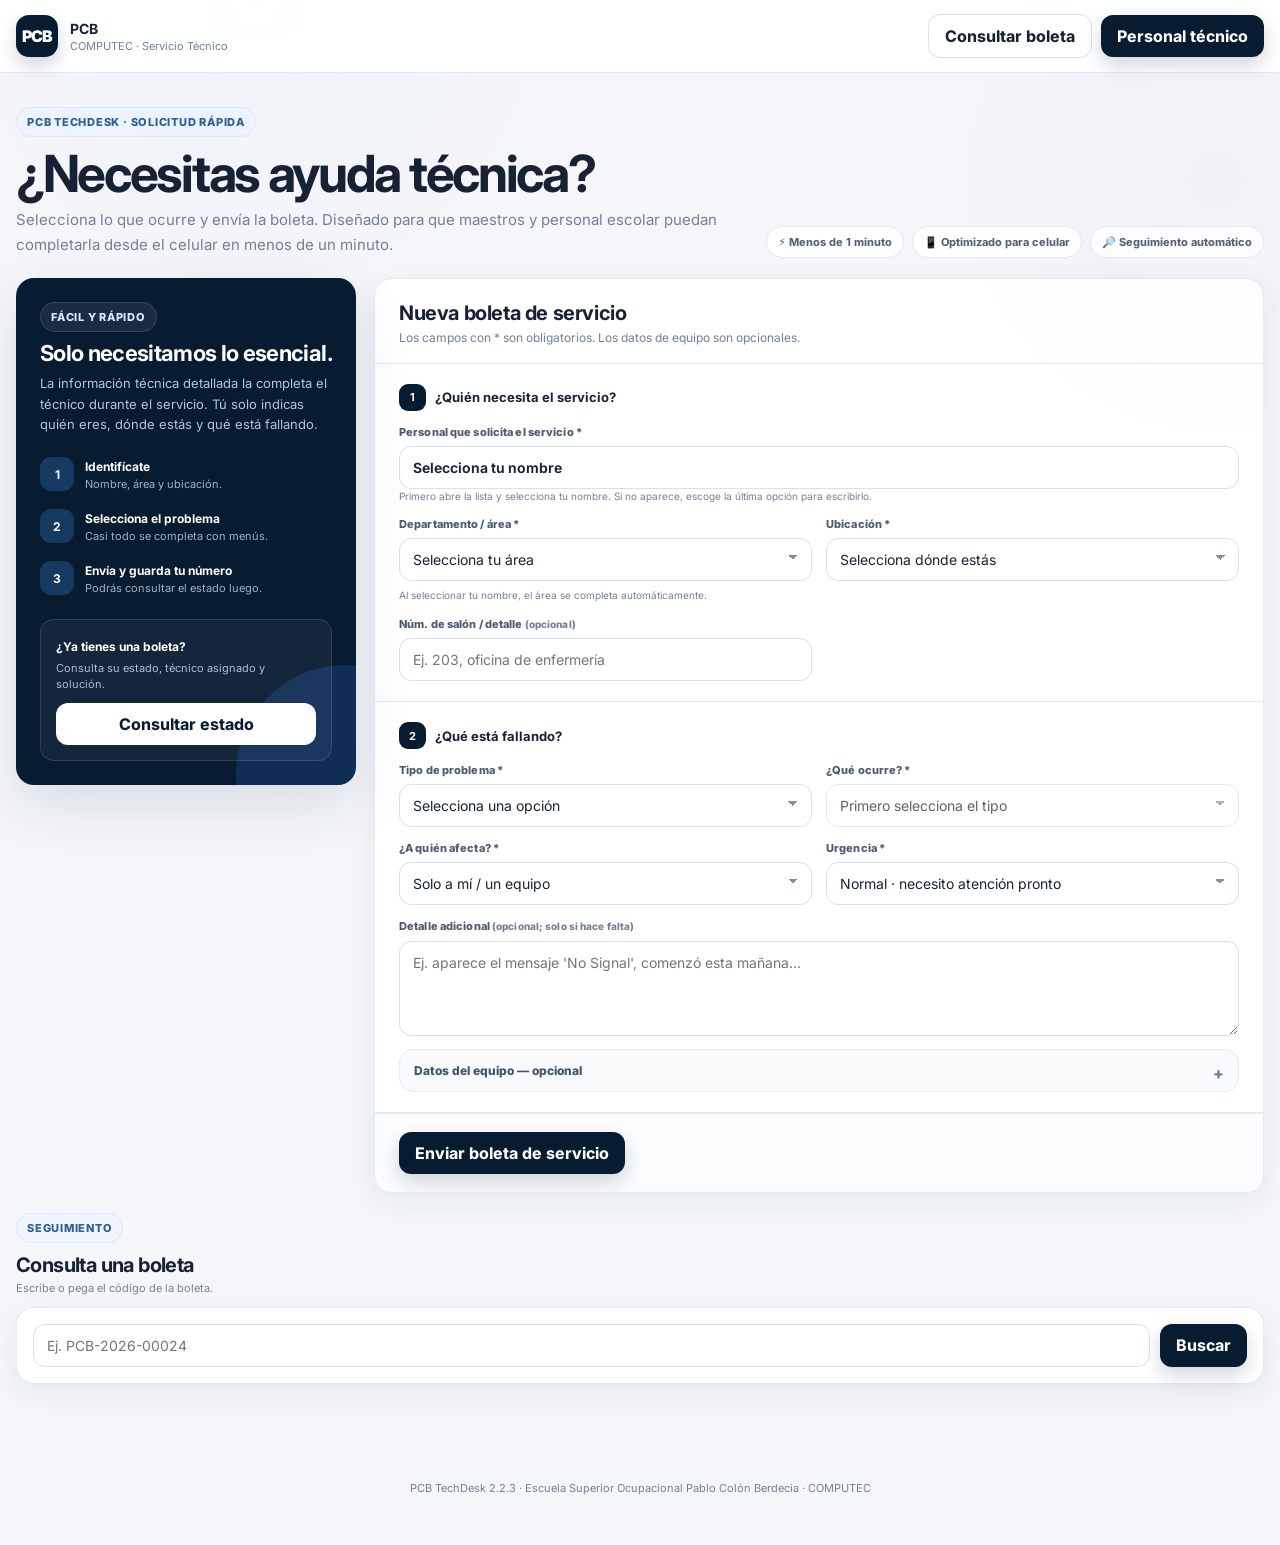
==== commit 802ea1a5: "Add files via upload" ====
--- a/index.html
+++ b/index.html
@@ -321,15 +321,15 @@
 
           <div id="successBox" class="notice success hidden" style="margin:0 24px 22px">
             <strong>✅ Boleta creada: <span id="successTicketNo"></span></strong>
-            <p style="margin:6px 0;color:#58705f">Guarda el enlace para consultar el estado sin iniciar sesión.</p>
-            <div style="display:flex;gap:8px;flex-wrap:wrap"><input id="successTracking" readonly style="flex:1;min-width:220px;background:#fff;border:1px solid #cfe1d5;padding:10px;border-radius:10px"><button id="copyTracking" class="btn btn-secondary btn-sm" type="button">Copiar enlace</button></div>
+            <p style="margin:6px 0;color:#58705f">Guarda este código para consultar el estado de la boleta.</p>
+            <div style="display:flex;gap:8px;flex-wrap:wrap"><input id="successTracking" aria-label="Código de boleta" readonly style="flex:1;min-width:220px;background:#fff;border:1px solid #cfe1d5;padding:10px;border-radius:10px"><button id="copyTracking" class="btn btn-secondary btn-sm" type="button">Copiar código</button></div>
           </div>
         </section>
       </div>
 
       <section class="tracking-area" id="seguimiento">
-        <div class="section-head"><div><span class="eyebrow">Seguimiento</span><h2 style="margin-top:10px">Consulta una boleta</h2><p>Pega el token o número de boleta.</p></div></div>
-        <div class="card tracking-box"><input id="trackInput" placeholder="Ej. PCB-2026-00024 o token de seguimiento"><button class="btn btn-primary" id="trackBtn">Buscar</button></div>
+        <div class="section-head"><div><span class="eyebrow">Seguimiento</span><h2 style="margin-top:10px">Consulta una boleta</h2><p>Escribe o pega el código de la boleta.</p></div></div>
+        <div class="card tracking-box"><input id="trackInput" placeholder="Ej. PCB-2026-00024"><button class="btn btn-primary" id="trackBtn">Buscar</button></div>
         <div id="trackResult"></div>
       </section>
     </div>
